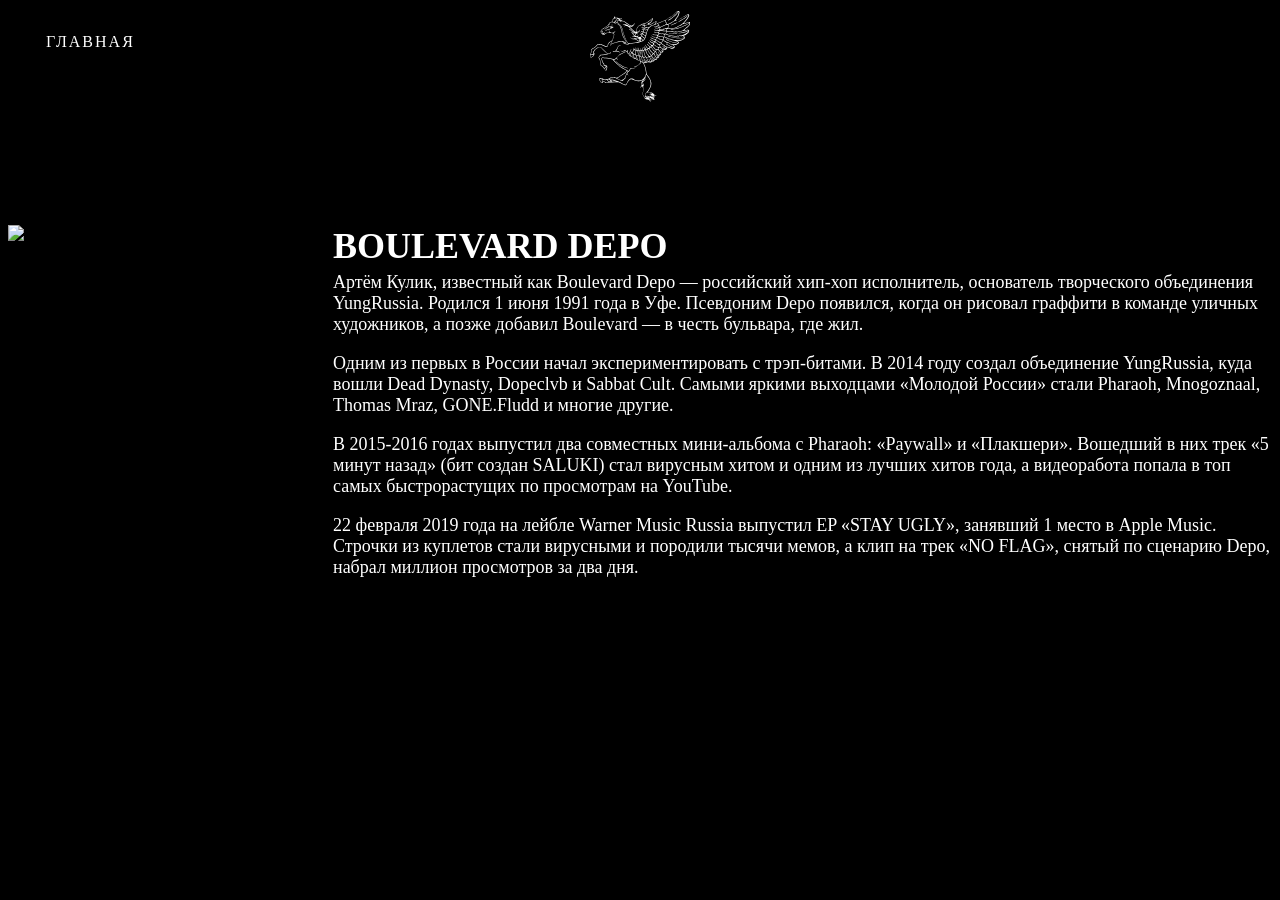
==== depo.html @ 5456b160 "." ====
<!DOCTYPE html>
<html>
<head>
    <title>BOULEVARD DEPO</title>
    <link rel="stylesheet" href="style.css">
</head>
<body>
    <nav>
        <a href="index.html">ГЛАВНАЯ</a>
        <img src="images/pegasus.svg" width="100">
    </nav>
    <main>
        <img src="images/boulevard_depo.jpg">
        <h1>BOULEVARD DEPO</h1>
        <p>Артём Кулик, известный как Boulevard Depo — российский хип-хоп исполнитель, основатель творческого объединения YungRussia.
        Родился 1 июня 1991 года в Уфе.
        Псевдоним Depo появился, когда он рисовал граффити в команде уличных художников, а позже добавил Boulevard — в честь бульвара, где жил.</p>
        <p>Одним из первых в России начал экспериментировать с трэп-битами.
        В 2014 году создал объединение YungRussia, куда вошли Dead Dynasty, Dopeclvb и Sabbat Cult.
        Самыми яркими выходцами «Молодой России» стали Pharaoh, Mnogoznaal, Thomas Mraz, GONE.Fludd и многие другие.</p>
        <p>В 2015-2016 годах выпустил два совместных мини-альбома с Pharaoh: «Paywall» и «Плакшери».
        Вошедший в них трек «5 минут назад» (бит создан SALUKI) стал вирусным хитом и одним из лучших хитов года, а видеоработа попала в топ самых быстрорастущих по просмотрам на YouTube.</p>
        <p>22 февраля 2019 года на лейбле Warner Music Russia выпустил EP «STAY UGLY», занявший 1 место в Apple Music.
        Строчки из куплетов стали вирусными и породили тысячи мемов, а клип на трек «NO FLAG», снятый по сценарию Depo, набрал миллион просмотров за два дня.</p>
    </main>
</body>
</html>
---- style.css ----
body.index {
    background-image: url('images/moon.png');
    background-size: 50% auto;
    background-color: #000;
    background-position: center 20px;
    background-repeat: no-repeat;
    color: white;
    font-family: "Forum";
    font-size: 24px;
}

main.index {
    position: fixed;
    top: 50%;
    left: 50%;
    transform: translate(-50%, -50%);
    text-align: center;
    line-height: 2;
}

main a {
    color: white;
    text-decoration: none;
    letter-spacing: 2px;
    font-family: "Forum";
    font-size: 24px;
}

body {
    background-color: #000;
    color: white;
    font-family: "Forum";
    font-size: 18px;
}

nav {
    display: flex;
    position: relative;
    gap: 20px;
}

nav a {
    color: white;
    text-decoration: none;
    letter-spacing: 2px;
    font-family: "Forum";
    font-size: 16px;
    margin-top: 2%;
    margin-left: 3%
}

nav img {
    position: absolute;
    left: 50%;
    transform: translateX(-50%);
    width: 100px;
    top: 7%;
}

main {
    position: relative;
}

main img {
    float: left;
    margin-right: 20px;
    width: 300px;
    position: relative;
    top: 150px;
}

main h1 {
    margin-left: 325px;
    position: relative;
    top: 150px;
}

main p {
    margin: 5;
    padding-left: 325px;
}

main p:first-of-type {
    margin-top: 155px;
}
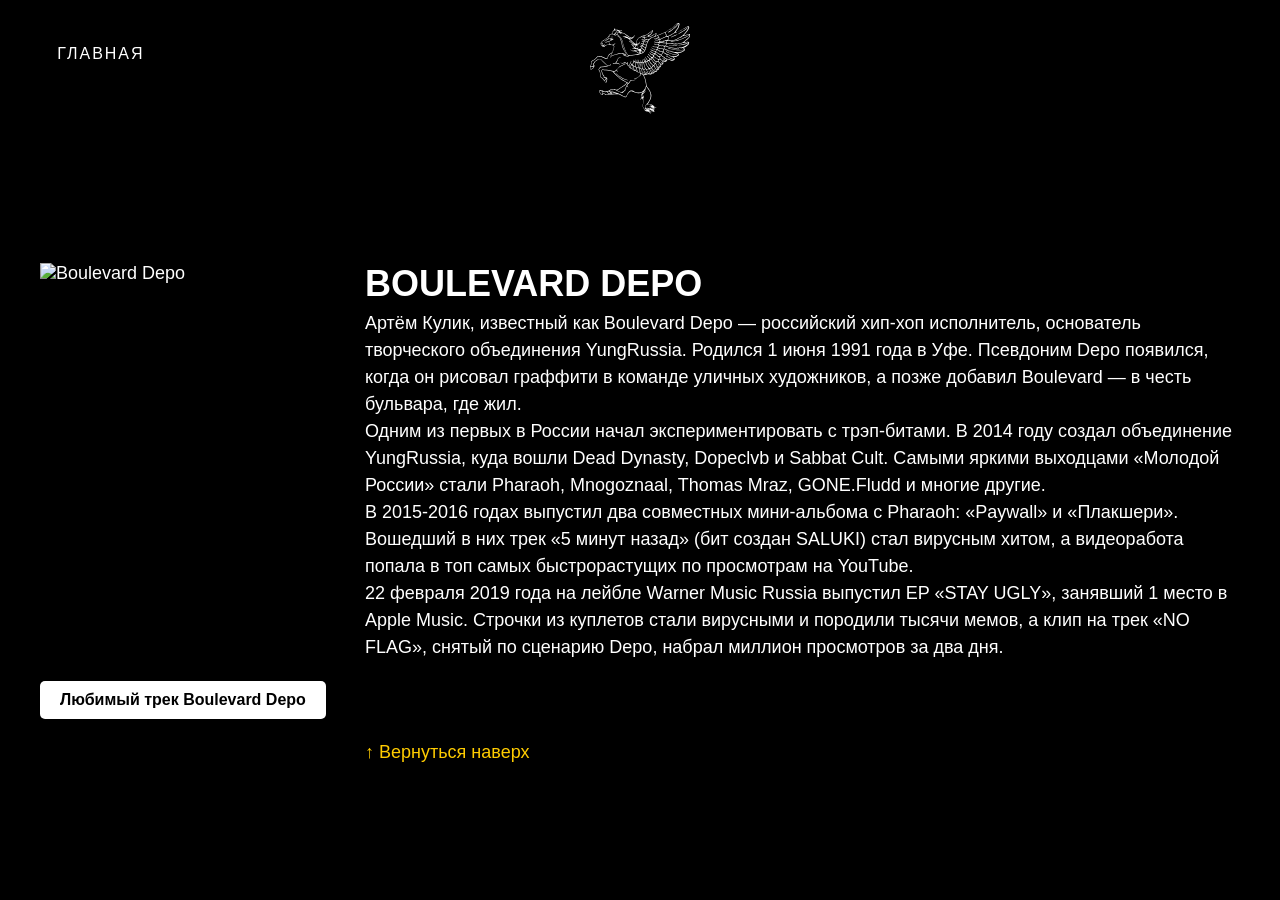
==== commit b1c5dd66: "." ====
--- a/depo.html
+++ b/depo.html
@@ -1,7 +1,8 @@
 <!DOCTYPE html>
-<html>
+<html lang="ru">
 <head>
-    <title>BOULEVARD DEPO</title>
+    <meta charset="UTF-8">
+    <title>BOULEVARD DEPO — Винил новой школы</title>
     <link rel="stylesheet" href="style.css">
 </head>
 <body>
@@ -9,19 +10,23 @@
         <a href="index.html">ГЛАВНАЯ</a>
         <img src="images/pegasus.svg" width="100">
     </nav>
+
     <main>
-        <img src="images/boulevard_depo.jpg">
+        <img src="images/boulevard_depo.jpg" alt="Boulevard Depo">
         <h1>BOULEVARD DEPO</h1>
-        <p>Артём Кулик, известный как Boulevard Depo — российский хип-хоп исполнитель, основатель творческого объединения YungRussia.
-        Родился 1 июня 1991 года в Уфе.
-        Псевдоним Depo появился, когда он рисовал граффити в команде уличных художников, а позже добавил Boulevard — в честь бульвара, где жил.</p>
-        <p>Одним из первых в России начал экспериментировать с трэп-битами.
-        В 2014 году создал объединение YungRussia, куда вошли Dead Dynasty, Dopeclvb и Sabbat Cult.
-        Самыми яркими выходцами «Молодой России» стали Pharaoh, Mnogoznaal, Thomas Mraz, GONE.Fludd и многие другие.</p>
-        <p>В 2015-2016 годах выпустил два совместных мини-альбома с Pharaoh: «Paywall» и «Плакшери».
-        Вошедший в них трек «5 минут назад» (бит создан SALUKI) стал вирусным хитом и одним из лучших хитов года, а видеоработа попала в топ самых быстрорастущих по просмотрам на YouTube.</p>
-        <p>22 февраля 2019 года на лейбле Warner Music Russia выпустил EP «STAY UGLY», занявший 1 место в Apple Music.
-        Строчки из куплетов стали вирусными и породили тысячи мемов, а клип на трек «NO FLAG», снятый по сценарию Depo, набрал миллион просмотров за два дня.</p>
+
+        <p>Артём Кулик, известный как Boulevard Depo — российский хип-хоп исполнитель, основатель творческого объединения YungRussia. Родился 1 июня 1991 года в Уфе. Псевдоним Depo появился, когда он рисовал граффити в команде уличных художников, а позже добавил Boulevard — в честь бульвара, где жил.</p>
+
+        <p>Одним из первых в России начал экспериментировать с трэп-битами. В 2014 году создал объединение YungRussia, куда вошли Dead Dynasty, Dopeclvb и Sabbat Cult. Самыми яркими выходцами «Молодой России» стали Pharaoh, Mnogoznaal, Thomas Mraz, GONE.Fludd и многие другие.</p>
+
+        <p>В 2015-2016 годах выпустил два совместных мини-альбома с Pharaoh: «Paywall» и «Плакшери». Вошедший в них трек «5 минут назад» (бит создан SALUKI) стал вирусным хитом, а видеоработа попала в топ самых быстрорастущих по просмотрам на YouTube.</p>
+
+        <p>22 февраля 2019 года на лейбле Warner Music Russia выпустил EP «STAY UGLY», занявший 1 место в Apple Music. Строчки из куплетов стали вирусными и породили тысячи мемов, а клип на трек «NO FLAG», снятый по сценарию Depo, набрал миллион просмотров за два дня.</p>
+
+        <button onclick="askFavorite()">Любимый трек Boulevard Depo</button>
+        <p><a href="#top">↑ Вернуться наверх</a></p>
     </main>
+
+    <script src="script.js"></script>
 </body>
 </html>
--- a/style.css
+++ b/style.css
@@ -1,52 +1,31 @@
-body.index {
-    background-image: url('images/moon.png');
-    background-size: 50% auto;
-    background-color: #000;
-    background-position: center 20px;
-    background-repeat: no-repeat;
-    color: white;
-    font-family: "Forum";
-    font-size: 24px;
-}
-
-main.index {
-    position: fixed;
-    top: 50%;
-    left: 50%;
-    transform: translate(-50%, -50%);
-    text-align: center;
-    line-height: 2;
-}
-
-main a {
-    color: white;
-    text-decoration: none;
-    letter-spacing: 2px;
-    font-family: "Forum";
-    font-size: 24px;
+* {
+    scroll-behavior: smooth;
 }
 
 body {
     background-color: #000;
     color: white;
-    font-family: "Forum";
+    font-family: "Forum",sans-serif;
     font-size: 18px;
+    margin: 0;
+    padding: 20px;
 }
 
 nav {
     display: flex;
     position: relative;
     gap: 20px;
+    margin-bottom: 50px;
 }
 
 nav a {
     color: white;
     text-decoration: none;
     letter-spacing: 2px;
-    font-family: "Forum";
+    font-family: "Forum", sans-serif;
     font-size: 16px;
     margin-top: 2%;
-    margin-left: 3%
+    margin-left: 3%;
 }
 
 nav img {
@@ -59,6 +38,8 @@
 
 main {
     position: relative;
+    max-width: 1200px;
+    margin: 0 auto;
 }
 
 main img {
@@ -73,13 +54,86 @@
     margin-left: 325px;
     position: relative;
     top: 150px;
+    font-size: 36px;
 }
 
 main p {
-    margin: 5;
+    margin: 0;
     padding-left: 325px;
+    line-height: 1.5;
 }
 
 main p:first-of-type {
     margin-top: 155px;
 }
+
+table {
+    margin: 20px 0;
+}
+
+th {
+    background-color: #444;
+}
+
+button {
+    background-color: white;
+    color: #000;
+    border: none;
+    padding: 10px 20px;
+    font-size: 16px;
+    font-weight: bold;
+    border-radius: 5px;
+    cursor: pointer;
+    margin: 20px 0;
+    display: block;
+}
+
+button:hover {
+    background-color: #911e42;
+}
+
+a {
+    color: #ffcc00;
+    text-decoration: none;
+}
+
+a:hover {
+    text-decoration: underline;
+}
+
+body.index {
+    background-image: url('images/moon.png');
+    background-size: 50% auto;
+    background-color: #000;
+    background-position: center 20px;
+    background-repeat: no-repeat;
+    color: white;
+    font-family: "Forum", sans-serif;
+    font-size: 24px;
+}
+
+main.index {
+    position: fixed;
+    top: 50%;
+    left: 50%;
+    transform: translate(-50%, -50%);
+    text-align: center;
+    line-height: 2;
+}
+
+main.index a {
+    color: white;
+    text-decoration: none;
+    letter-spacing: 2px;
+    font-family: "Forum", sans-serif;
+    font-size: 24px;
+}
+
+main.index a:hover {
+    color: #911e42;
+}
+
+#top {
+    scroll-margin-top: 20px;
+    background-color: #911e42;
+}
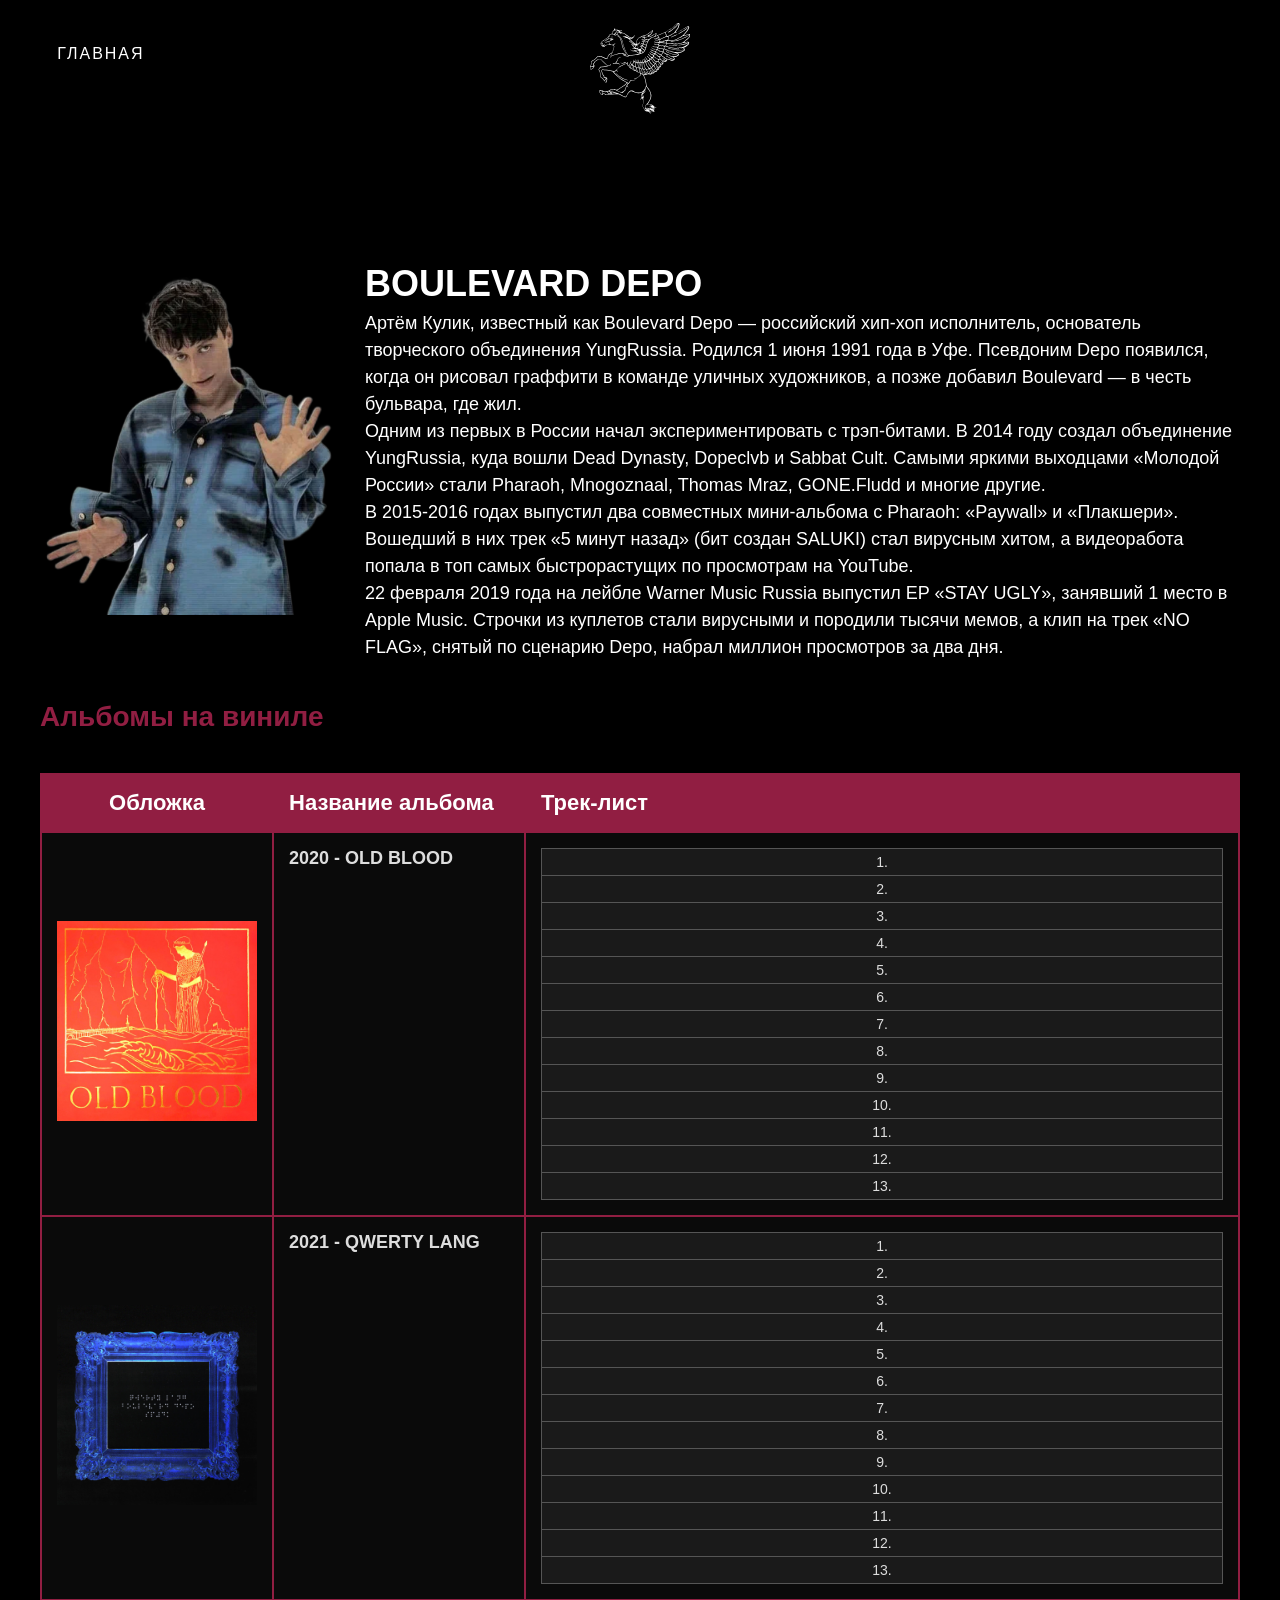
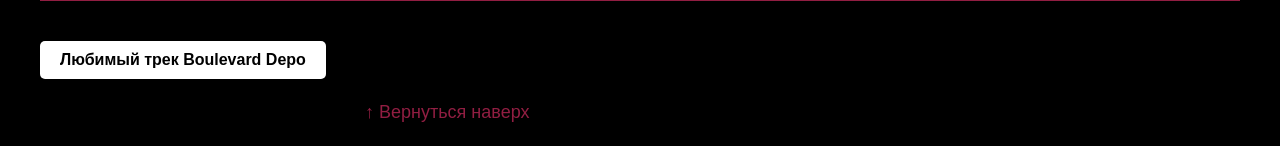
==== commit 5c0c9cc2: "." ====
--- a/depo.html
+++ b/depo.html
@@ -12,7 +12,7 @@
     </nav>
 
     <main>
-        <img src="images/boulevard_depo.jpg" alt="Boulevard Depo">
+        <img src="images/boulevard_depo.png" alt="Boulevard Depo">
         <h1>BOULEVARD DEPO</h1>
 
         <p>Артём Кулик, известный как Boulevard Depo — российский хип-хоп исполнитель, основатель творческого объединения YungRussia. Родился 1 июня 1991 года в Уфе. Псевдоним Depo появился, когда он рисовал граффити в команде уличных художников, а позже добавил Boulevard — в честь бульвара, где жил.</p>
@@ -23,6 +23,63 @@
 
         <p>22 февраля 2019 года на лейбле Warner Music Russia выпустил EP «STAY UGLY», занявший 1 место в Apple Music. Строчки из куплетов стали вирусными и породили тысячи мемов, а клип на трек «NO FLAG», снятый по сценарию Depo, набрал миллион просмотров за два дня.</p>
 
+        <h2><strong>Альбомы на виниле</strong></h2>
+
+        <table>
+            <thead>
+                <tr>
+                    <th>Обложка</th>
+                    <th>Название альбома</th>
+                    <th>Трек-лист</th>
+                </tr>
+            </thead>
+            <tbody>
+                <tr>
+                    <td><img src="images/old_blood.jpg" width="200"></td>
+                    <td><strong>2020 - OLD BLOOD</strong></td>
+                    <td>
+                        <table>
+                            <tr><td>1. </td></tr>
+                            <tr><td>2. </td></tr>
+                            <tr><td>3. </td></tr>
+                            <tr><td>4. </td></tr>
+                            <tr><td>5. </td></tr>
+                            <tr><td>6. </td></tr>
+                            <tr><td>7. </td></tr>
+                            <tr><td>8. </td></tr>
+                            <tr><td>9. </td></tr>
+                            <tr><td>10. </td></tr>
+                            <tr><td>11. </td></tr>
+                            <tr><td>12. </td></tr>
+                            <tr><td>13. </td></tr>
+                        </table>
+                    </td>
+                </tr>
+
+                <tr>
+                    <td><img src="images/qwerty_lang.jfif" width="200"></td>
+                    <td><strong>2021 - QWERTY LANG</strong></td>
+                    <td>
+                        <table>
+                            <tr><td>1. </td></tr>
+                            <tr><td>2. </td></tr>
+                            <tr><td>3. </td></tr>
+                            <tr><td>4. </td></tr>
+                            <tr><td>5. </td></tr>
+                            <tr><td>6. </td></tr>
+                            <tr><td>7. </td></tr>
+                            <tr><td>8. </td></tr>
+                            <tr><td>9. </td></tr>
+                            <tr><td>10. </td></tr>
+                            <tr><td>11. </td></tr>
+                            <tr><td>12. </td></tr>
+                            <tr><td>13. </td></tr>
+                        </table>
+                    </td>
+                </tr>
+            </tbody>
+        </table>
+
         <button onclick="askFavorite()">Любимый трек Boulevard Depo</button>
         <p><a href="#top">↑ Вернуться наверх</a></p>
     </main>
--- a/style.css
+++ b/style.css
@@ -5,7 +5,7 @@
 body {
     background-color: #000;
     color: white;
-    font-family: "Forum",sans-serif;
+    font-family: "Forum", sans-serif;
     font-size: 18px;
     margin: 0;
     padding: 20px;
@@ -67,14 +67,95 @@
     margin-top: 155px;
 }
 
-table {
-    margin: 20px 0;
-}
-
-th {
-    background-color: #444;
-}
-
+/* ========== СТИЛИ ДЛЯ ТАБЛИЦЫ ========== */
+main table {
+    width: 100%;
+    margin: 40px 0;
+    border-collapse: collapse;
+    background-color: #0a0a0a;
+    position: static;
+}
+
+main table * {
+    position: static;
+    float: none;
+    top: auto;
+    margin: 0;
+    padding: 0;
+}
+
+main table th,
+main table td {
+    border: 2px solid #911e42;
+    padding: 15px;
+    vertical-align: top;
+    text-align: left;
+}
+
+main table th {
+    background-color: #911e42;
+    color: white;
+    font-size: 22px;
+    font-weight: bold;
+}
+
+main table td {
+    color: #ddd;
+}
+
+/* Ширина столбцов */
+main table th:first-child,
+main table td:first-child {
+    width: 200px;
+    text-align: center;
+    vertical-align: middle;
+}
+
+main table th:nth-child(2),
+main table td:nth-child(2) {
+    width: 220px;
+}
+
+main table th:last-child,
+main table td:last-child {
+    width: auto;
+}
+
+/* Обложки внутри таблицы */
+main table td img {
+    width: 200px;
+    height: auto;
+    float: none;
+    display: inline-block;
+    top: 0;
+    margin: 0;
+}
+
+/* Вложенная таблица (трек-лист) */
+main table table {
+    width: 100%;
+    margin: 0;
+    background-color: #1a1a1a;
+    border-collapse: collapse;
+}
+
+main table table td {
+    border: 1px solid #555;
+    padding: 5px 8px;
+    font-size: 14px;
+}
+
+/* Заголовок h2 над таблицей */
+main h2 {
+    margin-left: 0;
+    padding-left: 0;
+    position: static;
+    color: #911e42;
+    font-size: 28px;
+    margin-top: 40px;
+}
+
+/* Кнопка */
 button {
     background-color: white;
     color: #000;
@@ -90,10 +171,12 @@
 
 button:hover {
     background-color: #911e42;
-}
-
+    color: white;
+}
+
+/* Ссылки */
 a {
-    color: #ffcc00;
+    color: #911e42;
     text-decoration: none;
 }
 
@@ -101,6 +184,7 @@
     text-decoration: underline;
 }
 
+/* Стили для главной страницы */
 body.index {
     background-image: url('images/moon.png');
     background-size: 50% auto;
@@ -135,5 +219,5 @@
 
 #top {
     scroll-margin-top: 20px;
-    background-color: #911e42;
-}
+    color: #911e42;
+}
